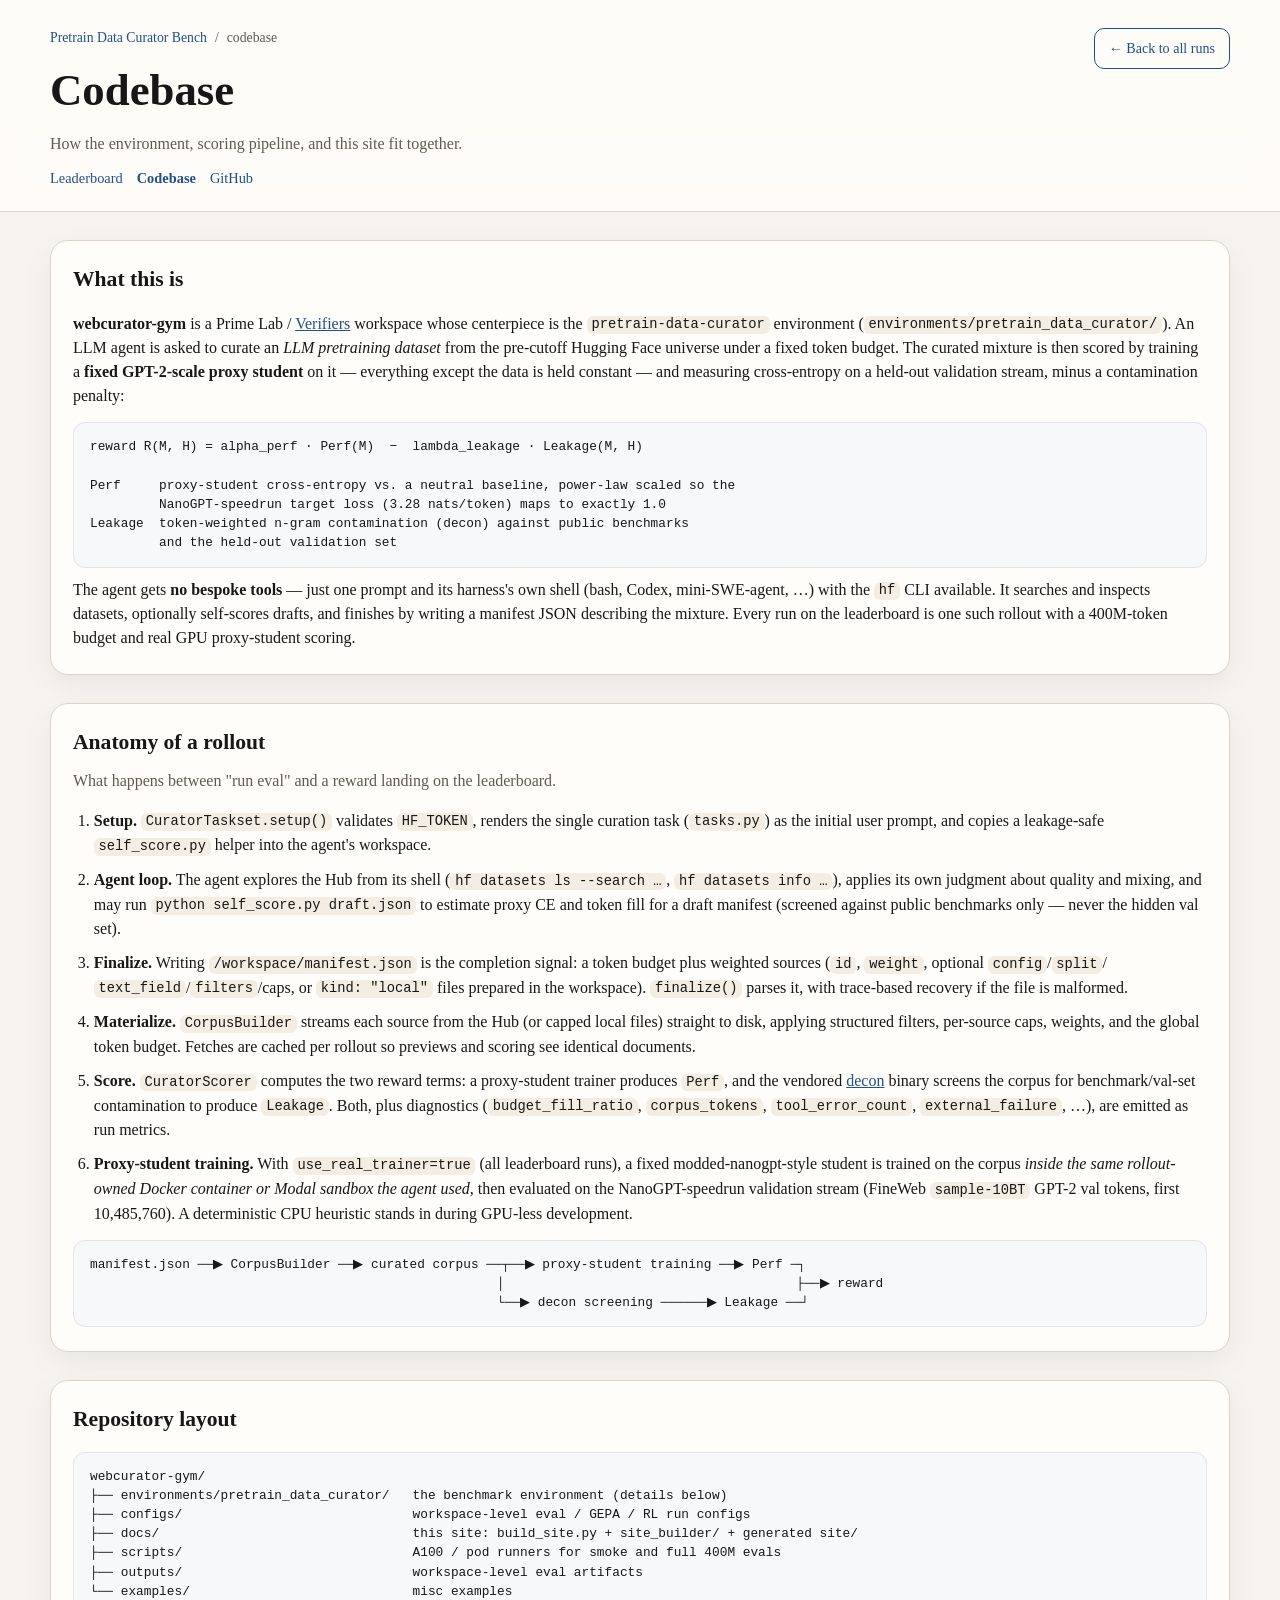
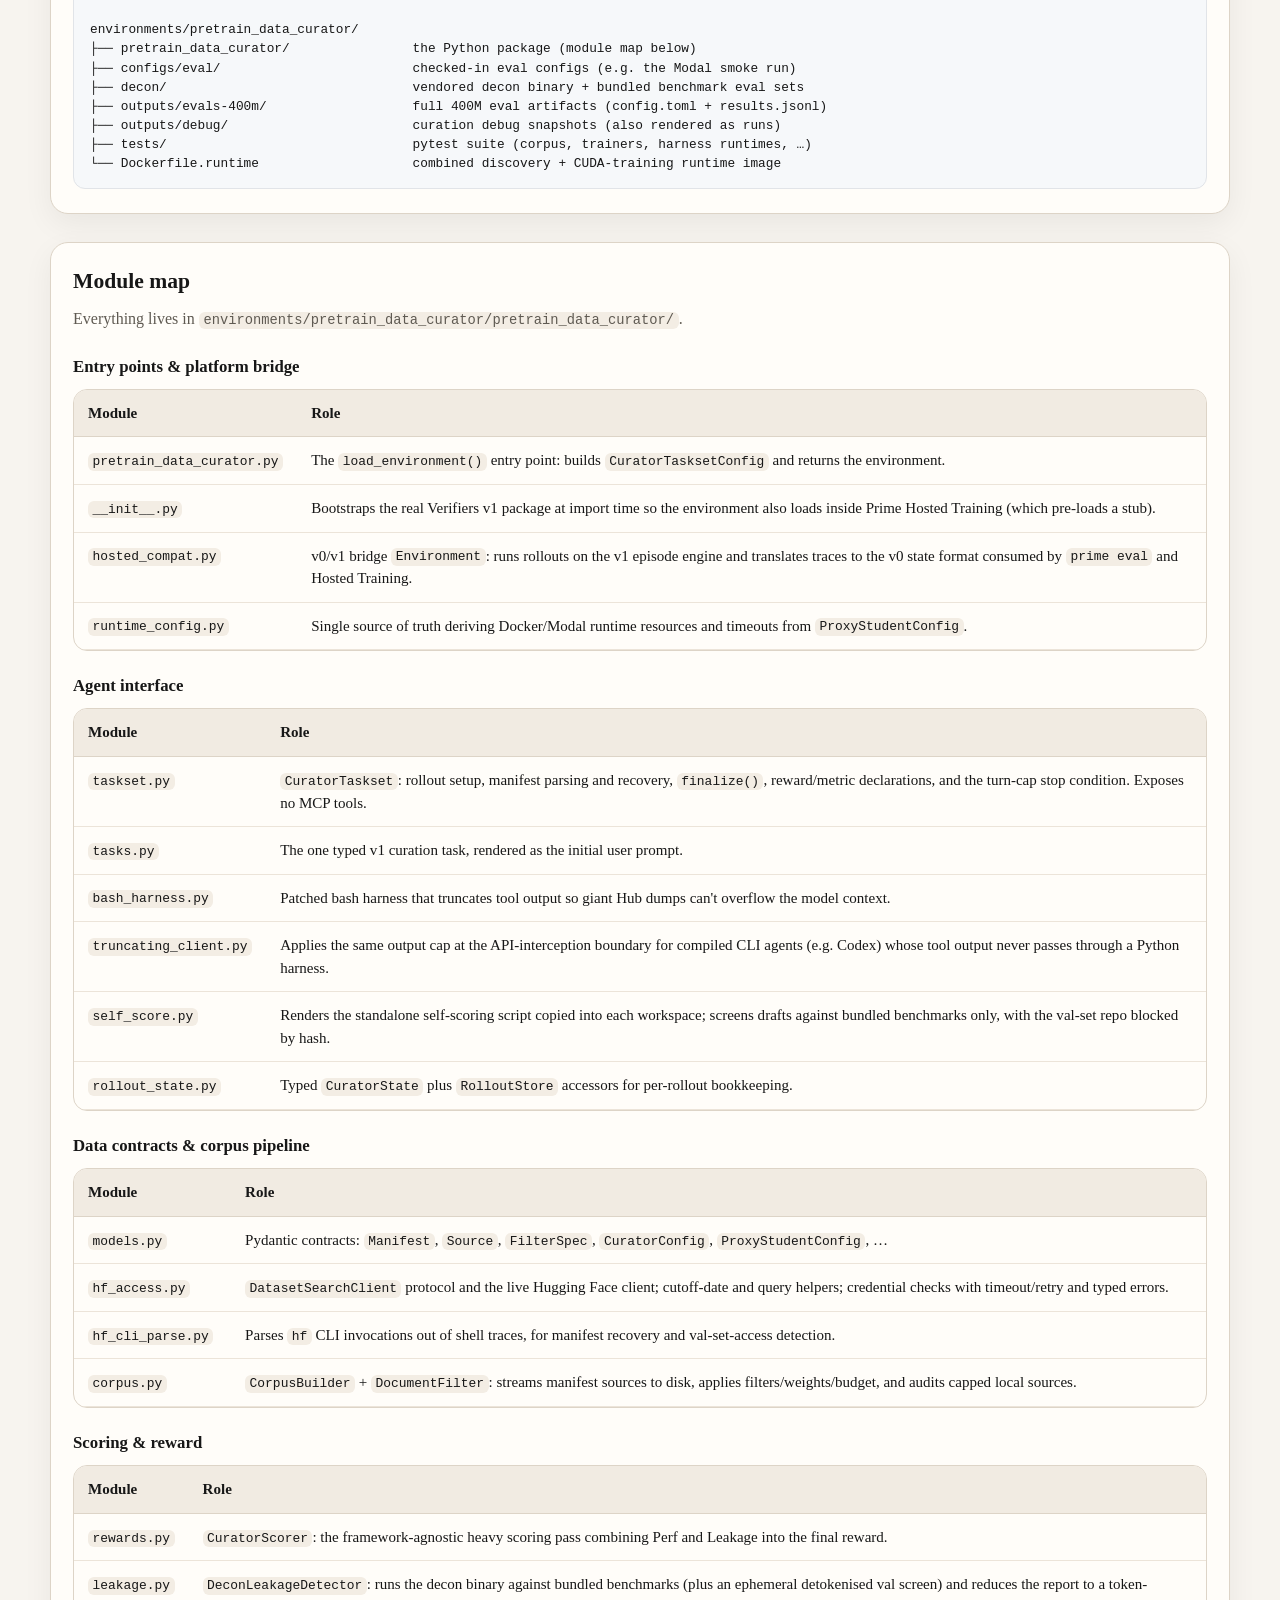
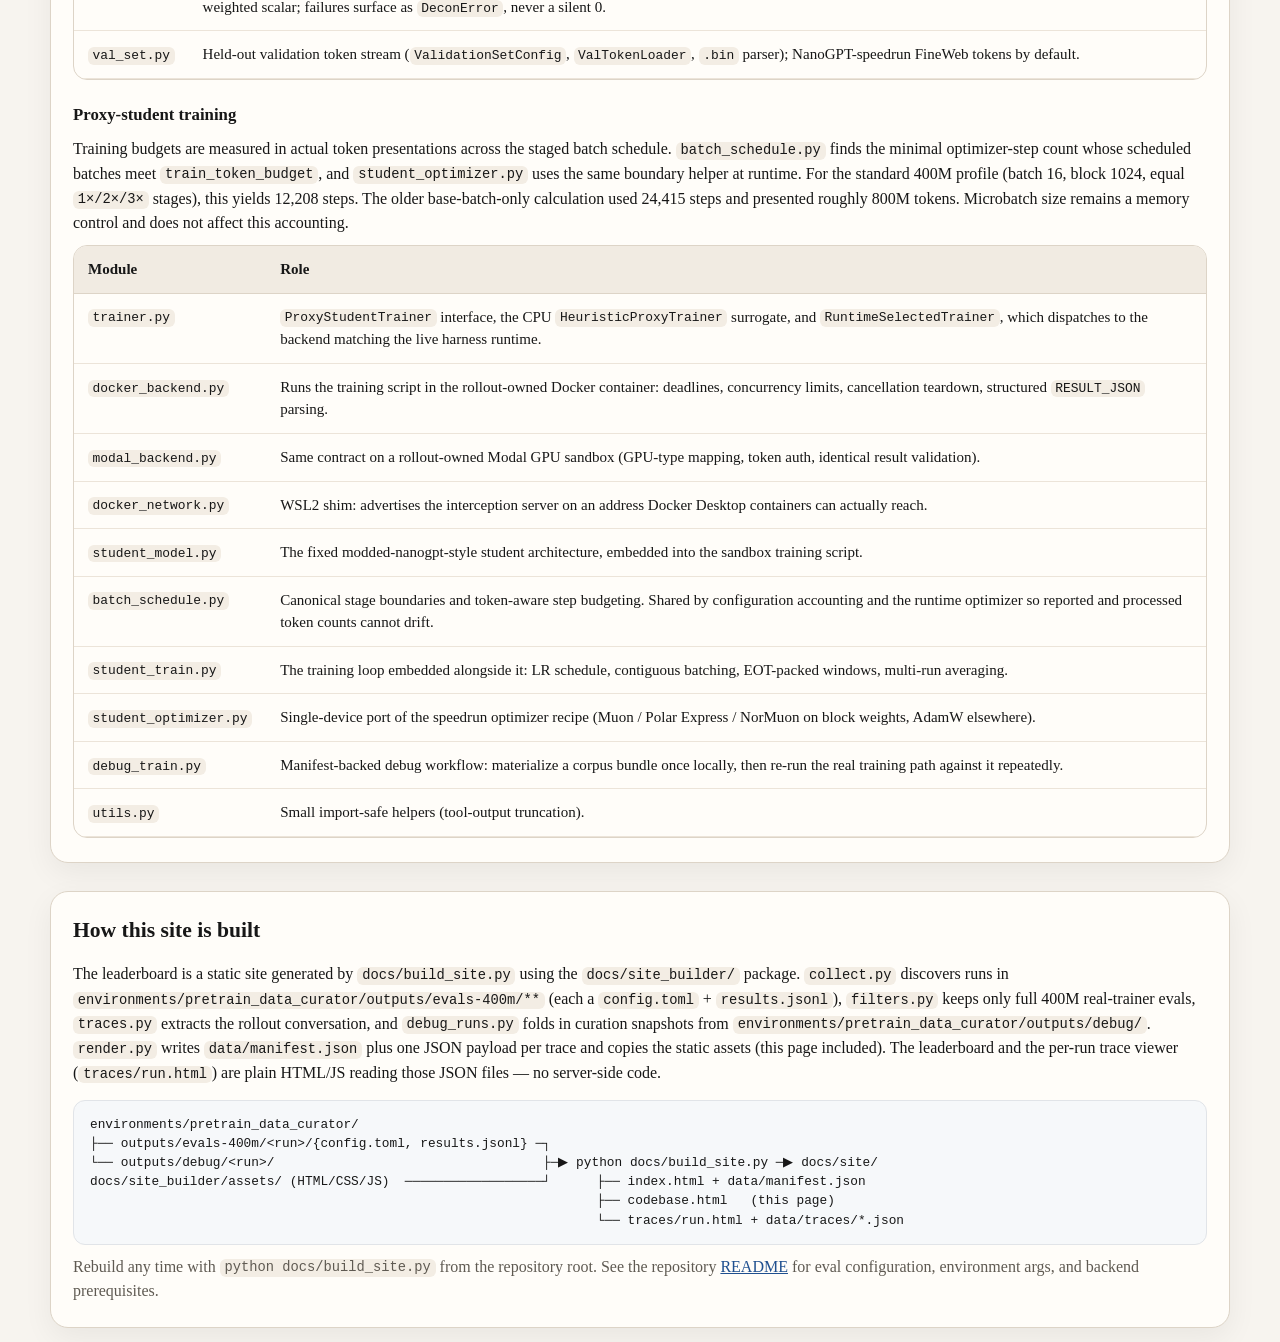
==== docs/site_builder/assets/codebase.html @ 06474eb7 "refactor(docs): move bench site from environments/pretrain_data_curator/docs to repo root The docs s" ====
<!DOCTYPE html>
<html lang="en">
<head>
  <meta charset="utf-8" />
  <meta name="viewport" content="width=device-width, initial-scale=1" />
  <title>Codebase — Pretrain Data Curator Bench</title>
  <link rel="stylesheet" href="styles.css" />
</head>
<body>
  <header class="site-header">
    <div class="container header-inner trace-header">
      <div>
        <nav class="breadcrumb">
          <a href="index.html">Pretrain Data Curator Bench</a>
          <span>/</span>
          <span>codebase</span>
        </nav>
        <h1>Codebase</h1>
        <p class="lede">How the environment, scoring pipeline, and this site fit together.</p>
        <nav class="site-nav">
          <a href="index.html">Leaderboard</a>
          <a href="codebase.html" class="active">Codebase</a>
          <a href="https://github.com/HuNtErJ1324/webcurator-gym">GitHub</a>
        </nav>
      </div>
      <div class="trace-actions">
        <a class="button ghost" href="index.html">← Back to all runs</a>
      </div>
    </div>
  </header>

  <main class="container doc">
    <section class="panel">
      <div class="section-head">
        <h2>What this is</h2>
      </div>
      <p>
        <strong>webcurator-gym</strong> is a Prime Lab / <a href="https://github.com/PrimeIntellect-ai/verifiers">Verifiers</a>
        workspace whose centerpiece is the <code>pretrain-data-curator</code> environment
        (<code>environments/pretrain_data_curator/</code>). An LLM agent is asked to curate an
        <em>LLM pretraining dataset</em> from the pre-cutoff Hugging Face universe under a fixed token
        budget. The curated mixture is then scored by training a <strong>fixed GPT-2-scale proxy student</strong>
        on it — everything except the data is held constant — and measuring cross-entropy on a held-out
        validation stream, minus a contamination penalty:
      </p>
      <pre class="tree">reward R(M, H) = alpha_perf · Perf(M)  −  lambda_leakage · Leakage(M, H)

Perf     proxy-student cross-entropy vs. a neutral baseline, power-law scaled so the
         NanoGPT-speedrun target loss (3.28 nats/token) maps to exactly 1.0
Leakage  token-weighted n-gram contamination (decon) against public benchmarks
         and the held-out validation set</pre>
      <p>
        The agent gets <strong>no bespoke tools</strong> — just one prompt and its harness's own shell
        (bash, Codex, mini-SWE-agent, …) with the <code>hf</code> CLI available. It searches and inspects
        datasets, optionally self-scores drafts, and finishes by writing a manifest JSON describing the
        mixture. Every run on the leaderboard is one such rollout with a 400M-token budget and real GPU
        proxy-student scoring.
      </p>
    </section>

    <section class="panel">
      <div class="section-head">
        <h2>Anatomy of a rollout</h2>
        <p>What happens between "run eval" and a reward landing on the leaderboard.</p>
      </div>
      <ol class="flow">
        <li>
          <strong>Setup.</strong> <code>CuratorTaskset.setup()</code> validates <code>HF_TOKEN</code>, renders the
          single curation task (<code>tasks.py</code>) as the initial user prompt, and copies a leakage-safe
          <code>self_score.py</code> helper into the agent's workspace.
        </li>
        <li>
          <strong>Agent loop.</strong> The agent explores the Hub from its shell
          (<code>hf datasets ls --search …</code>, <code>hf datasets info …</code>), applies its own judgment about
          quality and mixing, and may run <code>python self_score.py draft.json</code> to estimate proxy CE and
          token fill for a draft manifest (screened against public benchmarks only — never the hidden val set).
        </li>
        <li>
          <strong>Finalize.</strong> Writing <code>/workspace/manifest.json</code> is the completion signal: a token
          budget plus weighted sources (<code>id</code>, <code>weight</code>, optional <code>config</code>/<code>split</code>/
          <code>text_field</code>/<code>filters</code>/caps, or <code>kind: "local"</code> files prepared in the workspace).
          <code>finalize()</code> parses it, with trace-based recovery if the file is malformed.
        </li>
        <li>
          <strong>Materialize.</strong> <code>CorpusBuilder</code> streams each source from the Hub (or capped local
          files) straight to disk, applying structured filters, per-source caps, weights, and the global token
          budget. Fetches are cached per rollout so previews and scoring see identical documents.
        </li>
        <li>
          <strong>Score.</strong> <code>CuratorScorer</code> computes the two reward terms: a proxy-student trainer
          produces <code>Perf</code>, and the vendored <a href="https://github.com/allenai/decon">decon</a> binary
          screens the corpus for benchmark/val-set contamination to produce <code>Leakage</code>. Both, plus
          diagnostics (<code>budget_fill_ratio</code>, <code>corpus_tokens</code>, <code>tool_error_count</code>,
          <code>external_failure</code>, …), are emitted as run metrics.
        </li>
        <li>
          <strong>Proxy-student training.</strong> With <code>use_real_trainer=true</code> (all leaderboard runs), a
          fixed modded-nanogpt-style student is trained on the corpus <em>inside the same rollout-owned Docker
          container or Modal sandbox the agent used</em>, then evaluated on the NanoGPT-speedrun validation
          stream (FineWeb <code>sample-10BT</code> GPT-2 val tokens, first 10,485,760). A deterministic CPU
          heuristic stands in during GPU-less development.
        </li>
      </ol>
      <pre class="tree">manifest.json ──▶ CorpusBuilder ──▶ curated corpus ──┬──▶ proxy-student training ──▶ Perf ─┐
                                                     │                                      ├──▶ reward
                                                     └──▶ decon screening ──────▶ Leakage ──┘</pre>
    </section>

    <section class="panel">
      <div class="section-head">
        <h2>Repository layout</h2>
      </div>
      <pre class="tree">webcurator-gym/
├── environments/pretrain_data_curator/   the benchmark environment (details below)
├── configs/                              workspace-level eval / GEPA / RL run configs
├── docs/                                 this site: build_site.py + site_builder/ + generated site/
├── scripts/                              A100 / pod runners for smoke and full 400M evals
├── outputs/                              workspace-level eval artifacts
└── examples/                             misc examples

environments/pretrain_data_curator/
├── pretrain_data_curator/                the Python package (module map below)
├── configs/eval/                         checked-in eval configs (e.g. the Modal smoke run)
├── decon/                                vendored decon binary + bundled benchmark eval sets
├── outputs/evals-400m/                   full 400M eval artifacts (config.toml + results.jsonl)
├── outputs/debug/                        curation debug snapshots (also rendered as runs)
├── tests/                                pytest suite (corpus, trainers, harness runtimes, …)
└── Dockerfile.runtime                    combined discovery + CUDA-training runtime image</pre>
    </section>

    <section class="panel">
      <div class="section-head">
        <h2>Module map</h2>
        <p>Everything lives in <code>environments/pretrain_data_curator/pretrain_data_curator/</code>.</p>
      </div>

      <h3>Entry points &amp; platform bridge</h3>
      <div class="table-wrap">
        <table>
          <thead><tr><th>Module</th><th>Role</th></tr></thead>
          <tbody>
            <tr><td><code>pretrain_data_curator.py</code></td><td>The <code>load_environment()</code> entry point: builds <code>CuratorTasksetConfig</code> and returns the environment.</td></tr>
            <tr><td><code>__init__.py</code></td><td>Bootstraps the real Verifiers v1 package at import time so the environment also loads inside Prime Hosted Training (which pre-loads a stub).</td></tr>
            <tr><td><code>hosted_compat.py</code></td><td>v0/v1 bridge <code>Environment</code>: runs rollouts on the v1 episode engine and translates traces to the v0 state format consumed by <code>prime eval</code> and Hosted Training.</td></tr>
            <tr><td><code>runtime_config.py</code></td><td>Single source of truth deriving Docker/Modal runtime resources and timeouts from <code>ProxyStudentConfig</code>.</td></tr>
          </tbody>
        </table>
      </div>

      <h3>Agent interface</h3>
      <div class="table-wrap">
        <table>
          <thead><tr><th>Module</th><th>Role</th></tr></thead>
          <tbody>
            <tr><td><code>taskset.py</code></td><td><code>CuratorTaskset</code>: rollout setup, manifest parsing and recovery, <code>finalize()</code>, reward/metric declarations, and the turn-cap stop condition. Exposes no MCP tools.</td></tr>
            <tr><td><code>tasks.py</code></td><td>The one typed v1 curation task, rendered as the initial user prompt.</td></tr>
            <tr><td><code>bash_harness.py</code></td><td>Patched bash harness that truncates tool output so giant Hub dumps can't overflow the model context.</td></tr>
            <tr><td><code>truncating_client.py</code></td><td>Applies the same output cap at the API-interception boundary for compiled CLI agents (e.g. Codex) whose tool output never passes through a Python harness.</td></tr>
            <tr><td><code>self_score.py</code></td><td>Renders the standalone self-scoring script copied into each workspace; screens drafts against bundled benchmarks only, with the val-set repo blocked by hash.</td></tr>
            <tr><td><code>rollout_state.py</code></td><td>Typed <code>CuratorState</code> plus <code>RolloutStore</code> accessors for per-rollout bookkeeping.</td></tr>
          </tbody>
        </table>
      </div>

      <h3>Data contracts &amp; corpus pipeline</h3>
      <div class="table-wrap">
        <table>
          <thead><tr><th>Module</th><th>Role</th></tr></thead>
          <tbody>
            <tr><td><code>models.py</code></td><td>Pydantic contracts: <code>Manifest</code>, <code>Source</code>, <code>FilterSpec</code>, <code>CuratorConfig</code>, <code>ProxyStudentConfig</code>, …</td></tr>
            <tr><td><code>hf_access.py</code></td><td><code>DatasetSearchClient</code> protocol and the live Hugging Face client; cutoff-date and query helpers; credential checks with timeout/retry and typed errors.</td></tr>
            <tr><td><code>hf_cli_parse.py</code></td><td>Parses <code>hf</code> CLI invocations out of shell traces, for manifest recovery and val-set-access detection.</td></tr>
            <tr><td><code>corpus.py</code></td><td><code>CorpusBuilder</code> + <code>DocumentFilter</code>: streams manifest sources to disk, applies filters/weights/budget, and audits capped local sources.</td></tr>
          </tbody>
        </table>
      </div>

      <h3>Scoring &amp; reward</h3>
      <div class="table-wrap">
        <table>
          <thead><tr><th>Module</th><th>Role</th></tr></thead>
          <tbody>
            <tr><td><code>rewards.py</code></td><td><code>CuratorScorer</code>: the framework-agnostic heavy scoring pass combining Perf and Leakage into the final reward.</td></tr>
            <tr><td><code>leakage.py</code></td><td><code>DeconLeakageDetector</code>: runs the decon binary against bundled benchmarks (plus an ephemeral detokenised val screen) and reduces the report to a token-weighted scalar; failures surface as <code>DeconError</code>, never a silent 0.</td></tr>
            <tr><td><code>val_set.py</code></td><td>Held-out validation token stream (<code>ValidationSetConfig</code>, <code>ValTokenLoader</code>, <code>.bin</code> parser); NanoGPT-speedrun FineWeb tokens by default.</td></tr>
          </tbody>
        </table>
      </div>

      <h3>Proxy-student training</h3>
      <p>
        Training budgets are measured in actual token presentations across the staged batch schedule.
        <code>batch_schedule.py</code> finds the minimal optimizer-step count whose scheduled batches meet
        <code>train_token_budget</code>, and <code>student_optimizer.py</code> uses the same boundary helper at
        runtime. For the standard 400M profile (batch 16, block 1024, equal <code>1×/2×/3×</code> stages),
        this yields 12,208 steps. The older base-batch-only calculation used 24,415 steps and presented
        roughly 800M tokens. Microbatch size remains a memory control and does not affect this accounting.
      </p>
      <div class="table-wrap">
        <table>
          <thead><tr><th>Module</th><th>Role</th></tr></thead>
          <tbody>
            <tr><td><code>trainer.py</code></td><td><code>ProxyStudentTrainer</code> interface, the CPU <code>HeuristicProxyTrainer</code> surrogate, and <code>RuntimeSelectedTrainer</code>, which dispatches to the backend matching the live harness runtime.</td></tr>
            <tr><td><code>docker_backend.py</code></td><td>Runs the training script in the rollout-owned Docker container: deadlines, concurrency limits, cancellation teardown, structured <code>RESULT_JSON</code> parsing.</td></tr>
            <tr><td><code>modal_backend.py</code></td><td>Same contract on a rollout-owned Modal GPU sandbox (GPU-type mapping, token auth, identical result validation).</td></tr>
            <tr><td><code>docker_network.py</code></td><td>WSL2 shim: advertises the interception server on an address Docker Desktop containers can actually reach.</td></tr>
            <tr><td><code>student_model.py</code></td><td>The fixed modded-nanogpt-style student architecture, embedded into the sandbox training script.</td></tr>
            <tr><td><code>batch_schedule.py</code></td><td>Canonical stage boundaries and token-aware step budgeting. Shared by configuration accounting and the runtime optimizer so reported and processed token counts cannot drift.</td></tr>
            <tr><td><code>student_train.py</code></td><td>The training loop embedded alongside it: LR schedule, contiguous batching, EOT-packed windows, multi-run averaging.</td></tr>
            <tr><td><code>student_optimizer.py</code></td><td>Single-device port of the speedrun optimizer recipe (Muon / Polar Express / NorMuon on block weights, AdamW elsewhere).</td></tr>
            <tr><td><code>debug_train.py</code></td><td>Manifest-backed debug workflow: materialize a corpus bundle once locally, then re-run the real training path against it repeatedly.</td></tr>
            <tr><td><code>utils.py</code></td><td>Small import-safe helpers (tool-output truncation).</td></tr>
          </tbody>
        </table>
      </div>
    </section>

    <section class="panel">
      <div class="section-head">
        <h2>How this site is built</h2>
      </div>
      <p>
        The leaderboard is a static site generated by <code>docs/build_site.py</code> using the
        <code>docs/site_builder/</code> package. <code>collect.py</code> discovers runs in
        <code>environments/pretrain_data_curator/outputs/evals-400m/**</code> (each a
        <code>config.toml</code> + <code>results.jsonl</code>),
        <code>filters.py</code> keeps only full 400M real-trainer evals, <code>traces.py</code> extracts the
        rollout conversation, and <code>debug_runs.py</code> folds in curation snapshots from
        <code>environments/pretrain_data_curator/outputs/debug/</code>.
        <code>render.py</code> writes <code>data/manifest.json</code> plus one JSON
        payload per trace and copies the static assets (this page included). The leaderboard and the
        per-run trace viewer (<code>traces/run.html</code>) are plain HTML/JS reading those JSON files —
        no server-side code.
      </p>
      <pre class="tree">environments/pretrain_data_curator/
├── outputs/evals-400m/&lt;run&gt;/{config.toml, results.jsonl} ─┐
└── outputs/debug/&lt;run&gt;/                                   ├─▶ python docs/build_site.py ─▶ docs/site/
docs/site_builder/assets/ (HTML/CSS/JS)  ──────────────────┘      ├── index.html + data/manifest.json
                                                                  ├── codebase.html   (this page)
                                                                  └── traces/run.html + data/traces/*.json</pre>
      <p class="muted">
        Rebuild any time with <code>python docs/build_site.py</code> from the
        repository root. See the repository
        <a href="https://github.com/HuNtErJ1324/webcurator-gym">README</a> for eval configuration,
        environment args, and backend prerequisites.
      </p>
    </section>
  </main>
</body>
</html>
---- docs/site_builder/assets/styles.css ----
:root {
  --bg: #f7f4ef;
  --panel: #fffdf9;
  --ink: #171717;
  --muted: #5f5a52;
  --line: #ddd4c7;
  --accent: #1f4f8f;
  --accent-soft: #e7eef8;
  --good: #1f6b45;
  --shadow: 0 10px 30px rgba(23, 23, 23, 0.06);
  --mono: "IBM Plex Mono", "SFMono-Regular", Consolas, monospace;
  --sans: "Iowan Old Style", "Palatino Linotype", "Book Antiqua", Georgia, serif;
}

* { box-sizing: border-box; }
body {
  margin: 0;
  color: var(--ink);
  background: linear-gradient(180deg, #f3efe8 0%, var(--bg) 220px);
  font-family: var(--sans);
  line-height: 1.5;
}

.container { width: min(1180px, calc(100% - 32px)); margin: 0 auto; }

.site-header {
  border-bottom: 1px solid var(--line);
  background: rgba(255, 253, 249, 0.9);
  backdrop-filter: blur(8px);
  position: sticky;
  top: 0;
  z-index: 10;
}

.header-inner {
  display: flex;
  justify-content: space-between;
  gap: 24px;
  padding: 28px 0 22px;
}

.eyebrow {
  margin: 0 0 6px;
  text-transform: uppercase;
  letter-spacing: 0.12em;
  font-size: 0.72rem;
  color: var(--muted);
}

h1, h2 { margin: 0; font-weight: 600; }
h1 { font-size: clamp(2rem, 4vw, 2.8rem); }
h2 { font-size: 1.35rem; }
.lede, .section-head p { color: var(--muted); margin: 8px 0 0; }

.meta-box {
  display: grid;
  gap: 10px;
  min-width: 180px;
  padding: 14px 16px;
  border: 1px solid var(--line);
  border-radius: 14px;
  background: var(--panel);
  box-shadow: var(--shadow);
}
.meta-box span {
  display: block;
  font-size: 0.75rem;
  color: var(--muted);
  text-transform: uppercase;
  letter-spacing: 0.08em;
}
.meta-box strong { font-family: var(--mono); font-size: 0.95rem; }

.panel {
  margin: 28px 0;
  padding: 22px 22px 24px;
  border: 1px solid var(--line);
  border-radius: 18px;
  background: var(--panel);
  box-shadow: var(--shadow);
}

.section-head { margin-bottom: 16px; }

.controls {
  display: flex;
  flex-wrap: wrap;
  gap: 14px 18px;
  margin-bottom: 16px;
  align-items: end;
}

label {
  display: grid;
  gap: 6px;
  font-size: 0.82rem;
  color: var(--muted);
}

select {
  min-width: 180px;
  padding: 8px 10px;
  border: 1px solid var(--line);
  border-radius: 10px;
  background: #fff;
  font: inherit;
}

.checkbox {
  display: flex;
  align-items: center;
  gap: 8px;
  padding-bottom: 4px;
}

.table-wrap { overflow: auto; border: 1px solid var(--line); border-radius: 14px; }
table { width: 100%; border-collapse: collapse; font-size: 0.94rem; }
thead th {
  position: sticky;
  top: 0;
  background: #f1ebe2;
  text-align: left;
  padding: 12px 14px;
  border-bottom: 1px solid var(--line);
  white-space: nowrap;
}
tbody td {
  padding: 12px 14px;
  border-bottom: 1px solid #ece4d9;
  vertical-align: top;
}
tbody tr { cursor: pointer; transition: background 0.15s ease; }
tbody tr:hover, tbody tr.selected { background: var(--accent-soft); }
.rank { font-family: var(--mono); color: var(--muted); width: 48px; }
.num { font-family: var(--mono); font-size: 0.88rem; }
.good { color: var(--good); }
.muted { color: var(--muted); }

.two-col {
  display: grid;
  grid-template-columns: 1.1fr 0.9fr;
  gap: 24px;
}

.metric-chart, .time-chart { margin-top: 18px; display: grid; gap: 10px; }
.bar-row {
  display: grid;
  grid-template-columns: 160px 1fr 72px;
  gap: 10px;
  align-items: center;
  font-size: 0.86rem;
}
.bar-label { color: var(--muted); overflow: hidden; text-overflow: ellipsis; white-space: nowrap; }
.bar-track {
  height: 12px;
  background: #ece4d9;
  border-radius: 999px;
  overflow: hidden;
}
.bar-fill {
  height: 100%;
  background: linear-gradient(90deg, #355f9b, #1f4f8f);
  border-radius: 999px;
}
.bar-value { font-family: var(--mono); text-align: right; }

.time-row {
  display: grid;
  grid-template-columns: 160px 1fr 88px;
  gap: 10px;
  align-items: center;
  font-size: 0.86rem;
}
.time-stack {
  display: flex;
  height: 16px;
  border-radius: 999px;
  overflow: hidden;
  background: #ece4d9;
}
.time-gen { background: #7d9ec1; }
.time-score { background: #1f4f8f; }

.trace-meta {
  display: grid;
  grid-template-columns: repeat(auto-fit, minmax(160px, 1fr));
  gap: 12px;
  margin-bottom: 16px;
}
.trace-meta .chip {
  padding: 10px 12px;
  border-radius: 12px;
  background: #f3ede4;
  border: 1px solid var(--line);
}
.trace-meta .chip span {
  display: block;
  font-size: 0.72rem;
  color: var(--muted);
  text-transform: uppercase;
  letter-spacing: 0.08em;
}
.trace-meta .chip strong { font-family: var(--mono); }

.trace-view {
  border: 1px solid var(--line);
  border-radius: 14px;
  background: #fff;
  max-height: 72vh;
  overflow: auto;
  padding: 12px;
}
.trace-view.empty {
  color: var(--muted);
  min-height: 180px;
  display: grid;
  place-items: center;
}

.trace-banner {
  margin-bottom: 12px;
  padding: 10px 14px;
  border: 1px solid var(--line);
  border-radius: 10px;
  background: var(--accent-soft);
  color: var(--muted);
  font-size: 0.95rem;
}

.trace-banner p { margin: 0; }

.trace-steps .step:first-child { margin-top: 0; }

.step {
  border: 1px solid #ece4d9;
  border-radius: 14px;
  padding: 12px 14px;
  margin-bottom: 12px;
  background: #fffdfa;
}
.step-head {
  display: flex;
  justify-content: space-between;
  gap: 12px;
  margin-bottom: 8px;
  align-items: center;
}
.role {
  font-size: 0.75rem;
  text-transform: uppercase;
  letter-spacing: 0.1em;
  padding: 4px 8px;
  border-radius: 999px;
  background: #ece4d9;
  color: var(--ink);
}
.role.assistant { background: #dbe7f6; color: #123b72; }
.role.user { background: #efe6d7; }
.role.tool { background: #e7f2ea; color: #1f6b45; }
.role.system { background: #f0f0f0; color: #555; }
.step-index { font-family: var(--mono); color: var(--muted); font-size: 0.8rem; }

.step-body { font-size: 0.94rem; }
.step-body > *:first-child { margin-top: 0; }
.step-body > *:last-child { margin-bottom: 0; }

.reasoning, .tool-block {
  margin-top: 10px;
  padding: 10px 12px;
  border-radius: 10px;
  background: #f7f4ef;
  border: 1px solid #ece4d9;
}
.reasoning summary, .tool-block summary {
  cursor: pointer;
  font-weight: 600;
  color: var(--muted);
  margin-bottom: 6px;
}

.rich-md { line-height: 1.55; }
.rich-md h1, .rich-md h2, .rich-md h3, .rich-md h4 {
  margin: 1em 0 0.45em;
  line-height: 1.25;
}
.rich-md h1 { font-size: 1.35rem; }
.rich-md h2 { font-size: 1.15rem; }
.rich-md h3 { font-size: 1rem; }
.rich-md p, .rich-md ul, .rich-md ol, .rich-md blockquote { margin: 0.6em 0; }
.rich-md ul, .rich-md ol { padding-left: 1.25rem; }
.rich-md blockquote {
  border-left: 3px solid var(--line);
  padding-left: 12px;
  color: var(--muted);
}
.rich-md code {
  font-family: var(--mono);
  font-size: 0.86em;
  background: #f3ede4;
  padding: 0.1em 0.35em;
  border-radius: 6px;
}
.rich-md pre {
  margin: 0.8em 0;
  border-radius: 12px;
  overflow: auto;
}
.rich-md pre code {
  background: transparent;
  padding: 0;
}
.rich-md table {
  width: 100%;
  border-collapse: collapse;
  margin: 0.8em 0;
  font-size: 0.9rem;
}
.rich-md th, .rich-md td {
  border: 1px solid var(--line);
  padding: 8px 10px;
  text-align: left;
}
.rich-md th { background: #f3ede4; }

.rich-plain { white-space: pre-wrap; word-break: break-word; }

.step-body pre.hljs,
.tool-block pre.hljs,
.reasoning pre.hljs {
  margin: 0;
  padding: 12px 14px;
  border-radius: 12px;
  overflow: auto;
  font-family: var(--mono);
  font-size: 0.82rem;
  line-height: 1.45;
  background: #f6f8fa;
  border: 1px solid #e1e4e8;
}

.fallback {
  margin: 0;
  white-space: pre-wrap;
  word-break: break-word;
  font-family: var(--mono);
  font-size: 0.82rem;
}

.hidden { display: none; }

.badge {
  display: inline-block;
  margin-left: 6px;
  padding: 2px 7px;
  border-radius: 999px;
  font-size: 0.68rem;
  letter-spacing: 0.06em;
  text-transform: uppercase;
  vertical-align: middle;
}
.badge.debug {
  background: #fff1d6;
  color: #8a5a00;
  border: 1px solid #ecd39a;
}

.trace-link {
  color: var(--accent);
  font-weight: 600;
  text-decoration: none;
}
.trace-link:hover { text-decoration: underline; }
.trace-col { white-space: nowrap; }

.button {
  display: inline-flex;
  align-items: center;
  justify-content: center;
  padding: 9px 14px;
  border-radius: 10px;
  border: 1px solid var(--accent);
  background: var(--accent);
  color: #fff;
  text-decoration: none;
  font-size: 0.88rem;
}
.button.ghost {
  background: transparent;
  color: var(--accent);
}

.breadcrumb {
  display: flex;
  flex-wrap: wrap;
  gap: 8px;
  align-items: center;
  font-size: 0.86rem;
  color: var(--muted);
  margin-bottom: 8px;
}
.breadcrumb a {
  color: var(--accent);
  text-decoration: none;
}
.breadcrumb a:hover { text-decoration: underline; }

.trace-header {
  align-items: start;
}
.trace-actions {
  display: flex;
  flex-wrap: wrap;
  gap: 10px;
  justify-content: flex-end;
}

.tab-bar {
  display: flex;
  flex-wrap: wrap;
  gap: 8px;
  margin: 18px 0;
}
.tab-bar .tab {
  border: 1px solid var(--line);
  background: #fff;
  color: var(--muted);
  border-radius: 999px;
  padding: 8px 14px;
  cursor: pointer;
  font: inherit;
}
.tab-bar .tab.active {
  background: var(--accent-soft);
  color: var(--accent);
  border-color: #b8cae6;
}

.tab-panel { display: none; }
.tab-panel.active { display: block; }

.artifact-layout {
  display: grid;
  grid-template-columns: 260px 1fr;
  gap: 16px;
  min-height: 420px;
}
.artifact-list {
  display: grid;
  gap: 8px;
  align-content: start;
}
.artifact-item {
  text-align: left;
  border: 1px solid var(--line);
  background: #fff;
  border-radius: 12px;
  padding: 10px 12px;
  cursor: pointer;
  font: inherit;
}
.artifact-item.active {
  border-color: var(--accent);
  background: var(--accent-soft);
}
.artifact-item strong {
  display: block;
  font-size: 0.92rem;
}
.artifact-item span {
  display: block;
  margin-top: 4px;
  font-family: var(--mono);
  font-size: 0.74rem;
  color: var(--muted);
}
.artifact-view {
  border: 1px solid var(--line);
  border-radius: 14px;
  background: #fff;
  min-height: 420px;
  overflow: auto;
  padding: 12px;
}
.artifact-view.empty {
  display: grid;
  place-items: center;
  color: var(--muted);
}

.metrics-table table {
  width: 100%;
  border-collapse: collapse;
}
.metrics-table th,
.metrics-table td {
  padding: 10px 12px;
  border-bottom: 1px solid var(--line);
  text-align: left;
}
.metrics-table th {
  width: 220px;
  color: var(--muted);
  font-weight: 600;
}

.run-notes {
  margin-top: 18px;
  padding-top: 12px;
  border-top: 1px solid var(--line);
}
.notes-block,
.log-view {
  margin: 0;
  white-space: pre-wrap;
  word-break: break-word;
  font-family: var(--mono);
  font-size: 0.8rem;
  line-height: 1.45;
  background: #f6f8fa;
  border: 1px solid #e1e4e8;
  border-radius: 12px;
  padding: 14px;
  overflow: auto;
  max-height: 72vh;
}

.site-nav {
  display: flex;
  flex-wrap: wrap;
  gap: 14px;
  margin-top: 12px;
  font-size: 0.9rem;
}
.site-nav a {
  color: var(--accent);
  text-decoration: none;
}
.site-nav a:hover { text-decoration: underline; }
.site-nav a.active { font-weight: 700; }

.doc p { margin: 10px 0 0; }
.doc h3 { margin: 22px 0 0; font-size: 1.05rem; font-weight: 600; }
.doc a { color: var(--accent); }
.doc code {
  font-family: var(--mono);
  font-size: 0.86em;
  background: #f3ede4;
  padding: 0.1em 0.35em;
  border-radius: 6px;
}
.doc pre.tree {
  margin: 14px 0 0;
  padding: 14px 16px;
  font-family: var(--mono);
  font-size: 0.8rem;
  line-height: 1.5;
  background: #f6f8fa;
  border: 1px solid #e1e4e8;
  border-radius: 12px;
  overflow-x: auto;
}
.doc pre.tree code { background: transparent; padding: 0; }
.doc ol.flow {
  margin: 10px 0 0;
  padding-left: 1.3rem;
  display: grid;
  gap: 10px;
}
.doc .table-wrap { margin-top: 10px; }
.doc table td:first-child { white-space: nowrap; }
.doc tbody tr { cursor: default; }
.doc tbody tr:hover { background: transparent; }

@media (max-width: 900px) {
  .header-inner, .two-col { grid-template-columns: 1fr; display: grid; }
  .bar-row, .time-row { grid-template-columns: 1fr; }
  .artifact-layout { grid-template-columns: 1fr; }
  .trace-actions { justify-content: flex-start; }
}
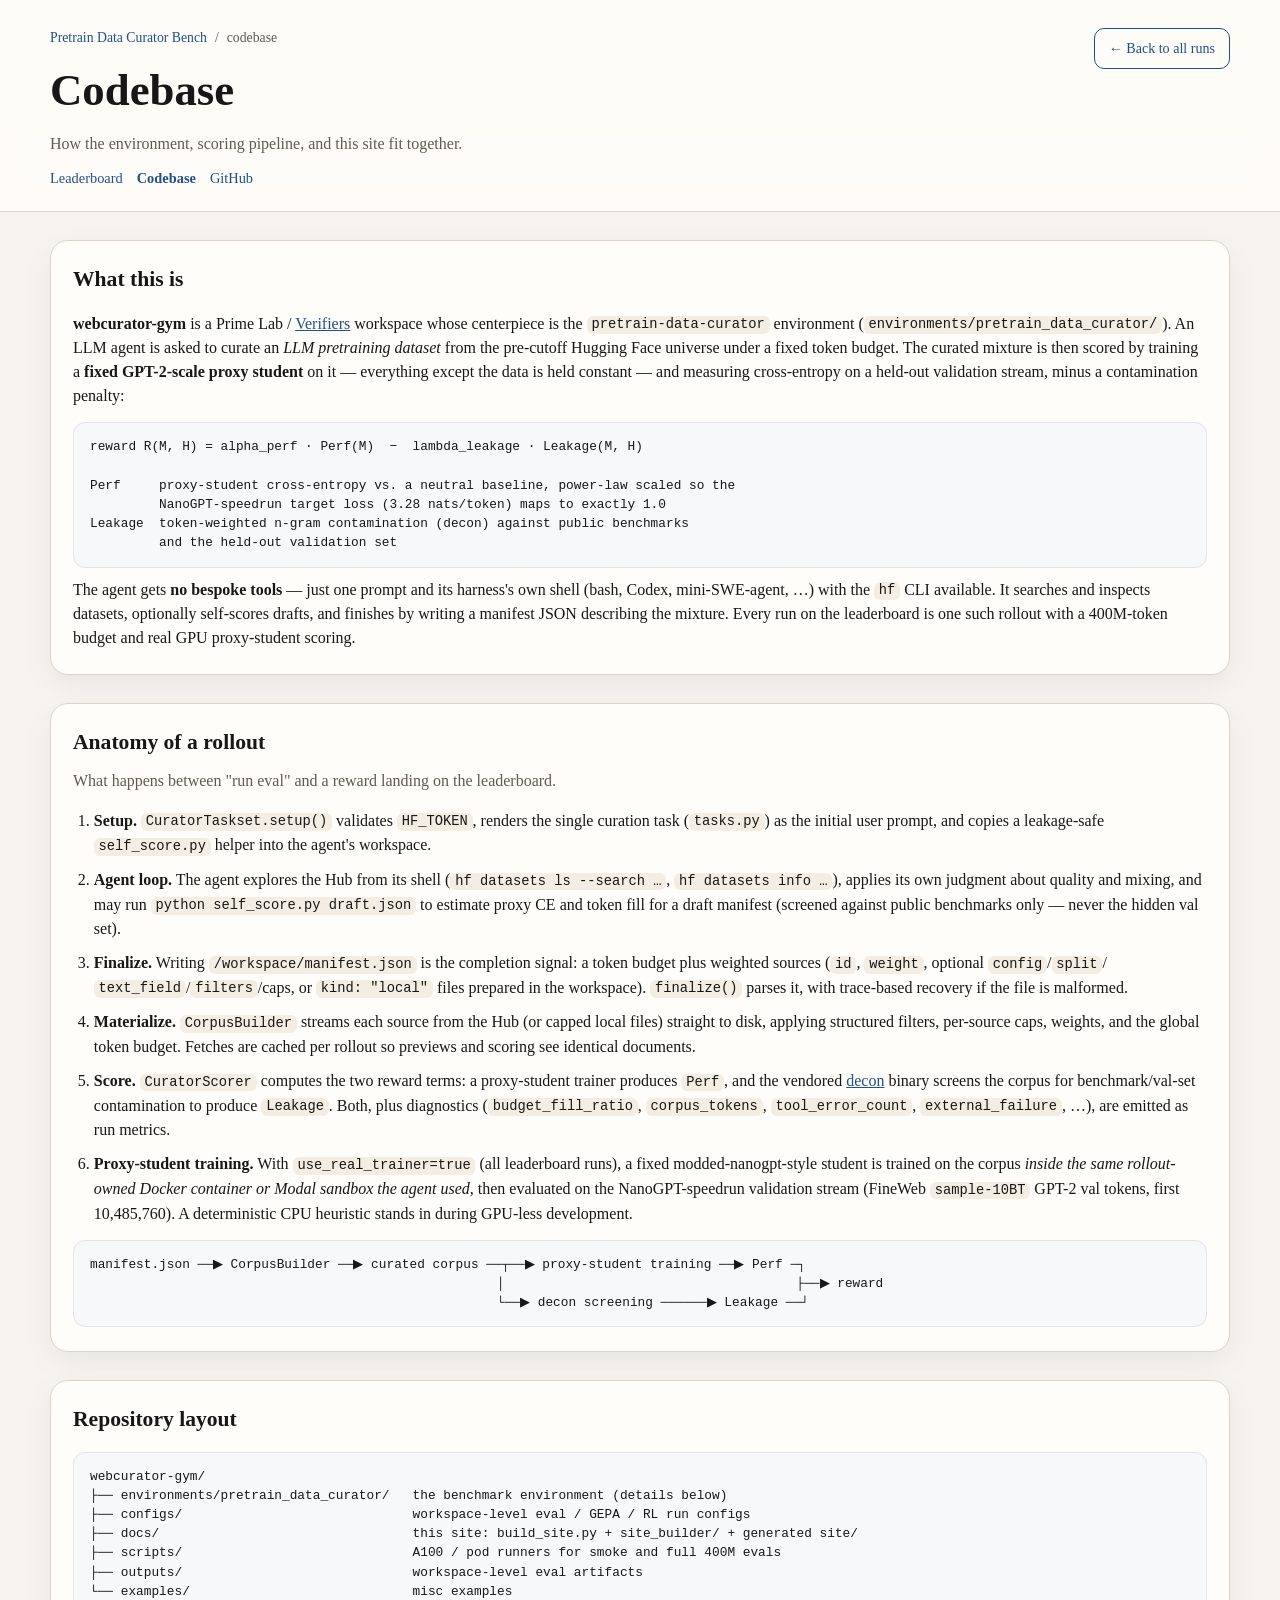
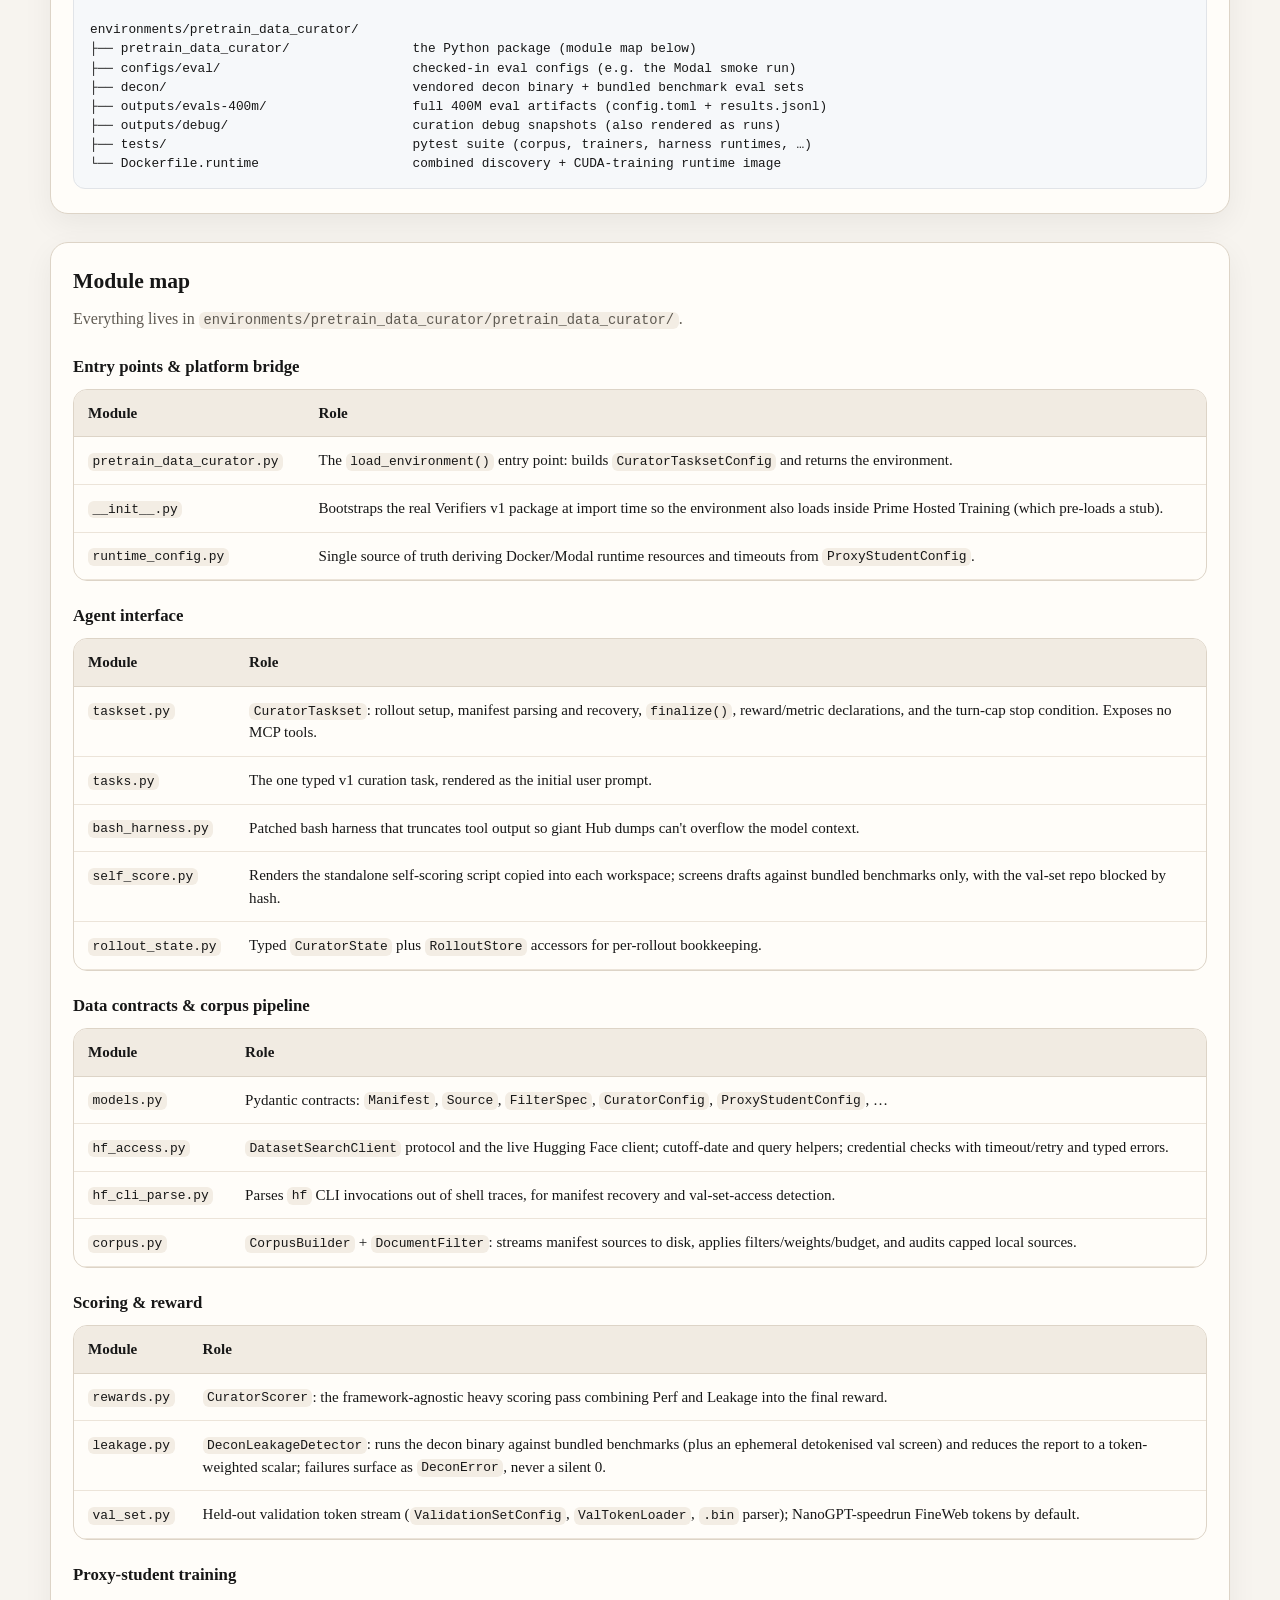
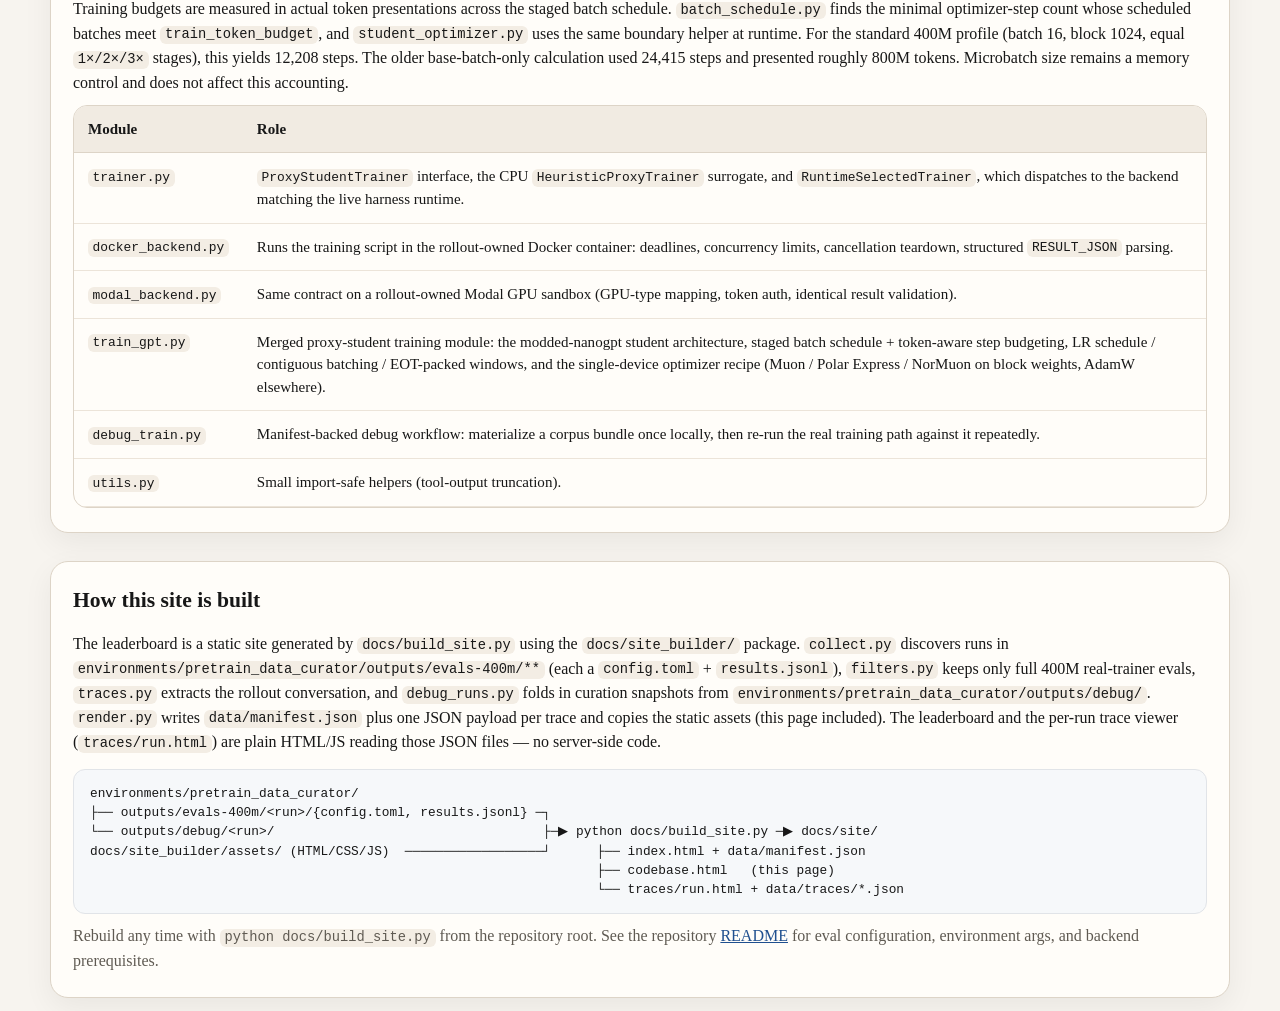
==== commit cf4b02d1: "review: drop dead _wire_output_text, fix stale docstrings, prune deleted-module rows - utils.py: del" ====
--- a/docs/site_builder/assets/codebase.html
+++ b/docs/site_builder/assets/codebase.html
@@ -141,7 +141,6 @@
           <tbody>
             <tr><td><code>pretrain_data_curator.py</code></td><td>The <code>load_environment()</code> entry point: builds <code>CuratorTasksetConfig</code> and returns the environment.</td></tr>
             <tr><td><code>__init__.py</code></td><td>Bootstraps the real Verifiers v1 package at import time so the environment also loads inside Prime Hosted Training (which pre-loads a stub).</td></tr>
-            <tr><td><code>hosted_compat.py</code></td><td>v0/v1 bridge <code>Environment</code>: runs rollouts on the v1 episode engine and translates traces to the v0 state format consumed by <code>prime eval</code> and Hosted Training.</td></tr>
             <tr><td><code>runtime_config.py</code></td><td>Single source of truth deriving Docker/Modal runtime resources and timeouts from <code>ProxyStudentConfig</code>.</td></tr>
           </tbody>
         </table>
@@ -155,7 +154,6 @@
             <tr><td><code>taskset.py</code></td><td><code>CuratorTaskset</code>: rollout setup, manifest parsing and recovery, <code>finalize()</code>, reward/metric declarations, and the turn-cap stop condition. Exposes no MCP tools.</td></tr>
             <tr><td><code>tasks.py</code></td><td>The one typed v1 curation task, rendered as the initial user prompt.</td></tr>
             <tr><td><code>bash_harness.py</code></td><td>Patched bash harness that truncates tool output so giant Hub dumps can't overflow the model context.</td></tr>
-            <tr><td><code>truncating_client.py</code></td><td>Applies the same output cap at the API-interception boundary for compiled CLI agents (e.g. Codex) whose tool output never passes through a Python harness.</td></tr>
             <tr><td><code>self_score.py</code></td><td>Renders the standalone self-scoring script copied into each workspace; screens drafts against bundled benchmarks only, with the val-set repo blocked by hash.</td></tr>
             <tr><td><code>rollout_state.py</code></td><td>Typed <code>CuratorState</code> plus <code>RolloutStore</code> accessors for per-rollout bookkeeping.</td></tr>
           </tbody>
@@ -203,11 +201,7 @@
             <tr><td><code>trainer.py</code></td><td><code>ProxyStudentTrainer</code> interface, the CPU <code>HeuristicProxyTrainer</code> surrogate, and <code>RuntimeSelectedTrainer</code>, which dispatches to the backend matching the live harness runtime.</td></tr>
             <tr><td><code>docker_backend.py</code></td><td>Runs the training script in the rollout-owned Docker container: deadlines, concurrency limits, cancellation teardown, structured <code>RESULT_JSON</code> parsing.</td></tr>
             <tr><td><code>modal_backend.py</code></td><td>Same contract on a rollout-owned Modal GPU sandbox (GPU-type mapping, token auth, identical result validation).</td></tr>
-            <tr><td><code>docker_network.py</code></td><td>WSL2 shim: advertises the interception server on an address Docker Desktop containers can actually reach.</td></tr>
-            <tr><td><code>student_model.py</code></td><td>The fixed modded-nanogpt-style student architecture, embedded into the sandbox training script.</td></tr>
-            <tr><td><code>batch_schedule.py</code></td><td>Canonical stage boundaries and token-aware step budgeting. Shared by configuration accounting and the runtime optimizer so reported and processed token counts cannot drift.</td></tr>
-            <tr><td><code>student_train.py</code></td><td>The training loop embedded alongside it: LR schedule, contiguous batching, EOT-packed windows, multi-run averaging.</td></tr>
-            <tr><td><code>student_optimizer.py</code></td><td>Single-device port of the speedrun optimizer recipe (Muon / Polar Express / NorMuon on block weights, AdamW elsewhere).</td></tr>
+            <tr><td><code>train_gpt.py</code></td><td>Merged proxy-student training module: the modded-nanogpt student architecture, staged batch schedule + token-aware step budgeting, LR schedule / contiguous batching / EOT-packed windows, and the single-device optimizer recipe (Muon / Polar Express / NorMuon on block weights, AdamW elsewhere).</td></tr>
             <tr><td><code>debug_train.py</code></td><td>Manifest-backed debug workflow: materialize a corpus bundle once locally, then re-run the real training path against it repeatedly.</td></tr>
             <tr><td><code>utils.py</code></td><td>Small import-safe helpers (tool-output truncation).</td></tr>
           </tbody>
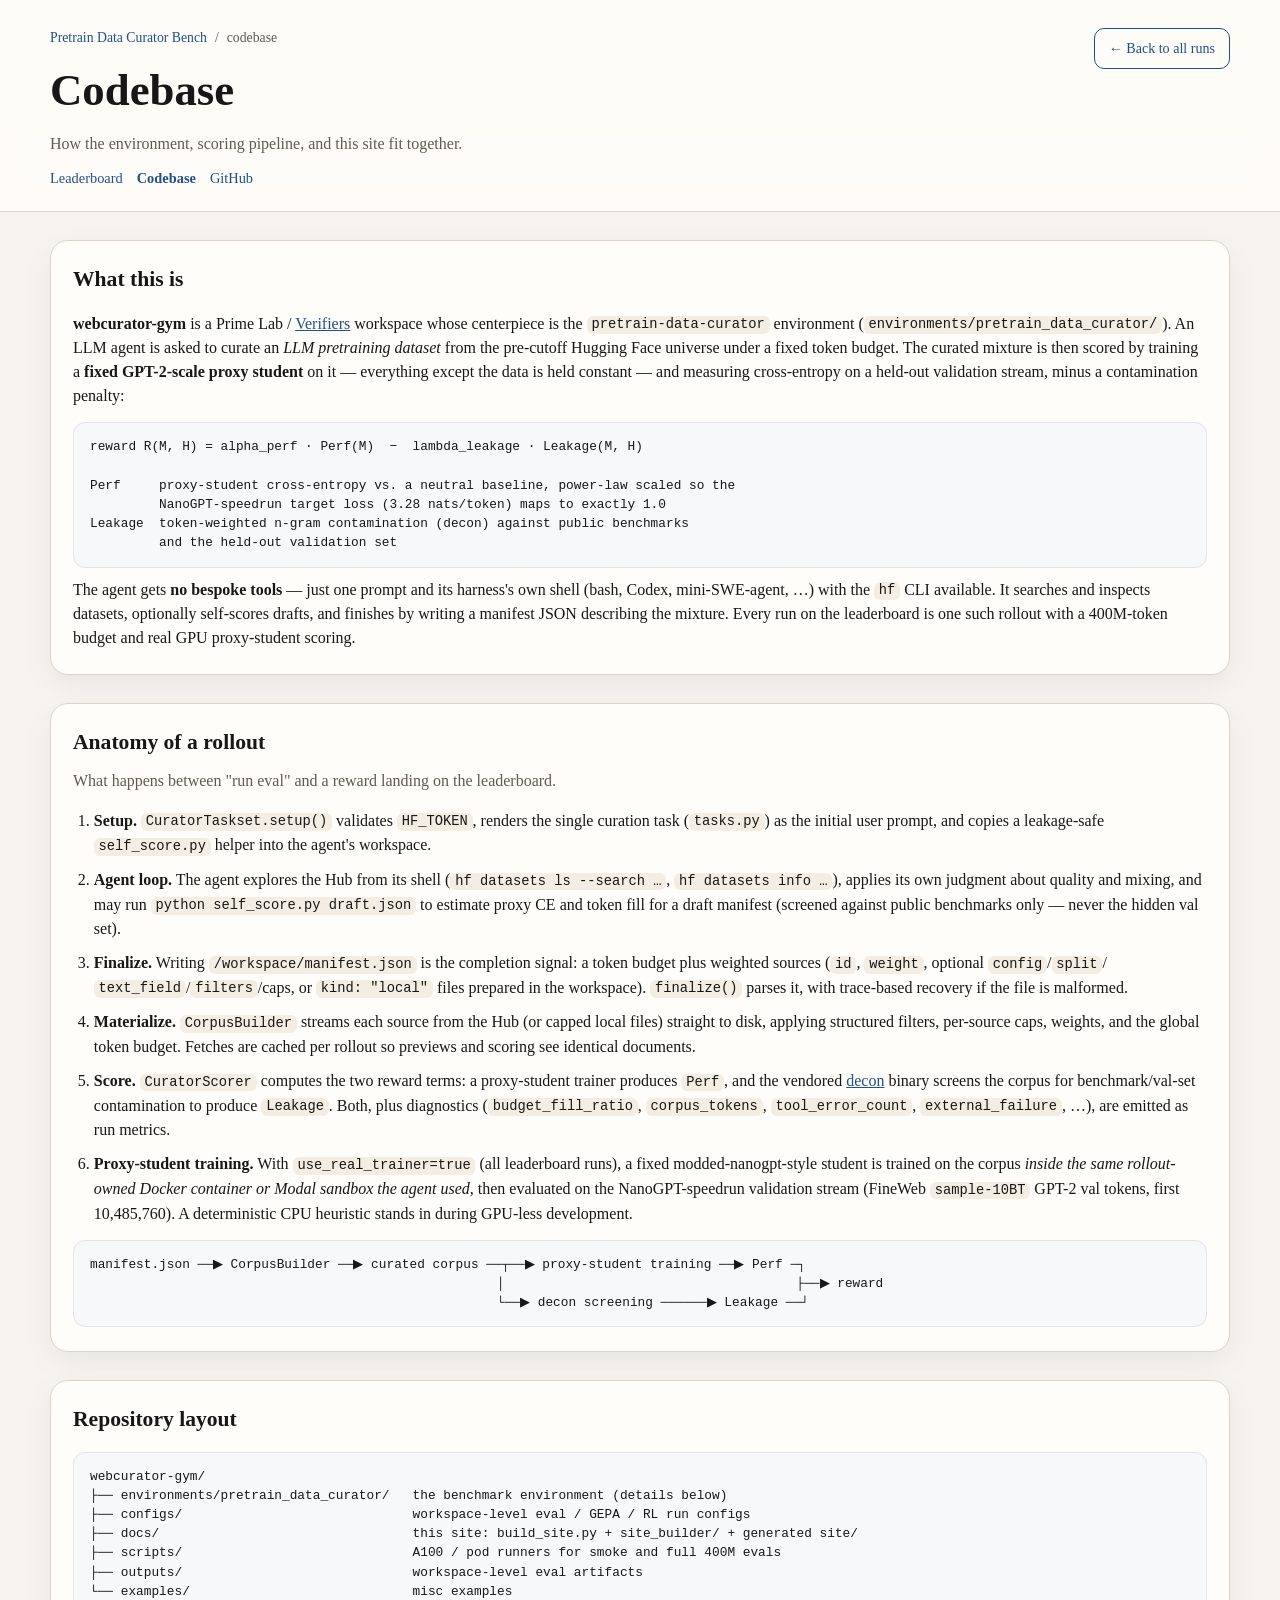
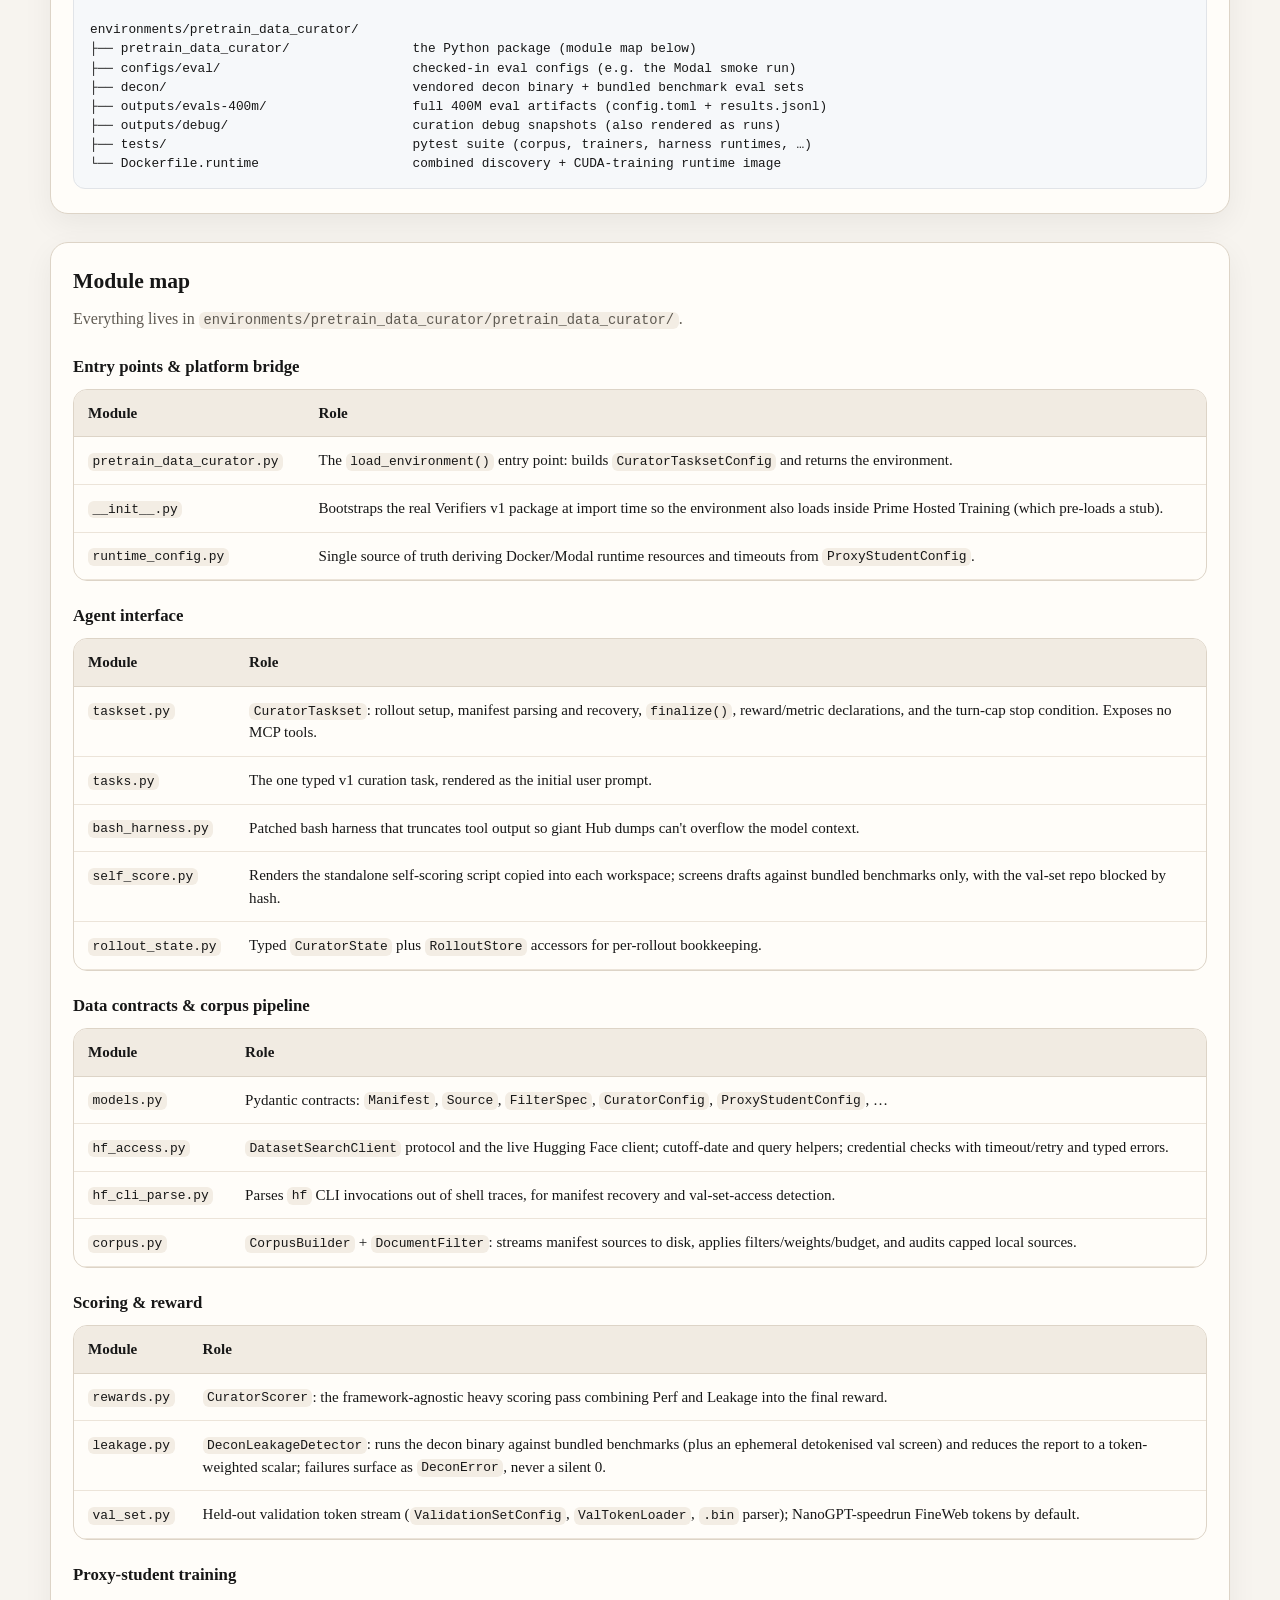
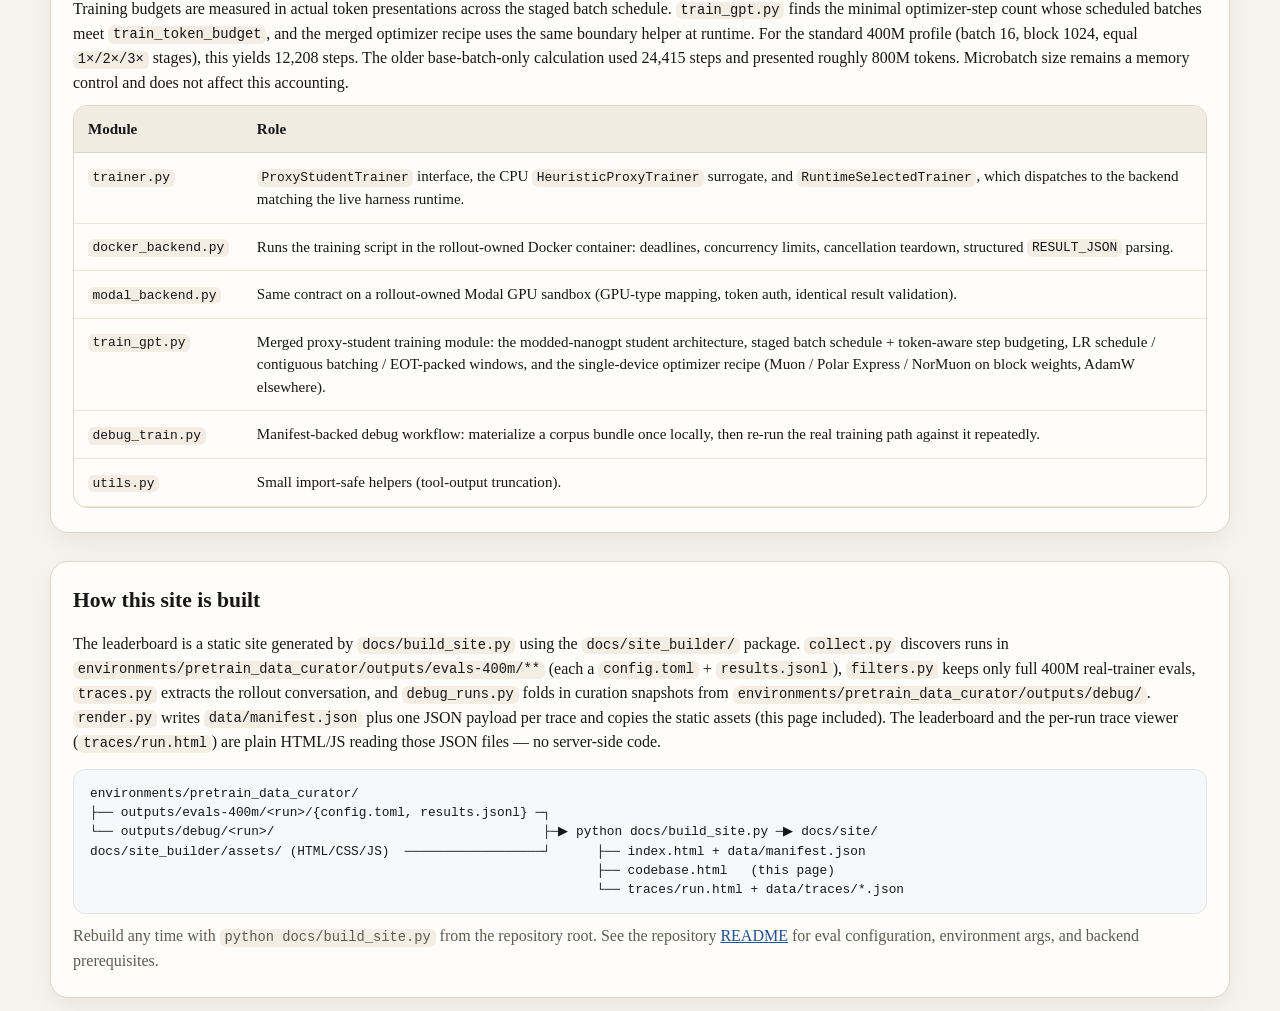
==== commit e6a34e16: "test: restore behavioral coverage flagged by cross-review; fix docs/docstring cleanup" ====
--- a/docs/site_builder/assets/codebase.html
+++ b/docs/site_builder/assets/codebase.html
@@ -188,8 +188,8 @@
       <h3>Proxy-student training</h3>
       <p>
         Training budgets are measured in actual token presentations across the staged batch schedule.
-        <code>batch_schedule.py</code> finds the minimal optimizer-step count whose scheduled batches meet
-        <code>train_token_budget</code>, and <code>student_optimizer.py</code> uses the same boundary helper at
+        <code>train_gpt.py</code> finds the minimal optimizer-step count whose scheduled batches meet
+        <code>train_token_budget</code>, and the merged optimizer recipe uses the same boundary helper at
         runtime. For the standard 400M profile (batch 16, block 1024, equal <code>1×/2×/3×</code> stages),
         this yields 12,208 steps. The older base-batch-only calculation used 24,415 steps and presented
         roughly 800M tokens. Microbatch size remains a memory control and does not affect this accounting.
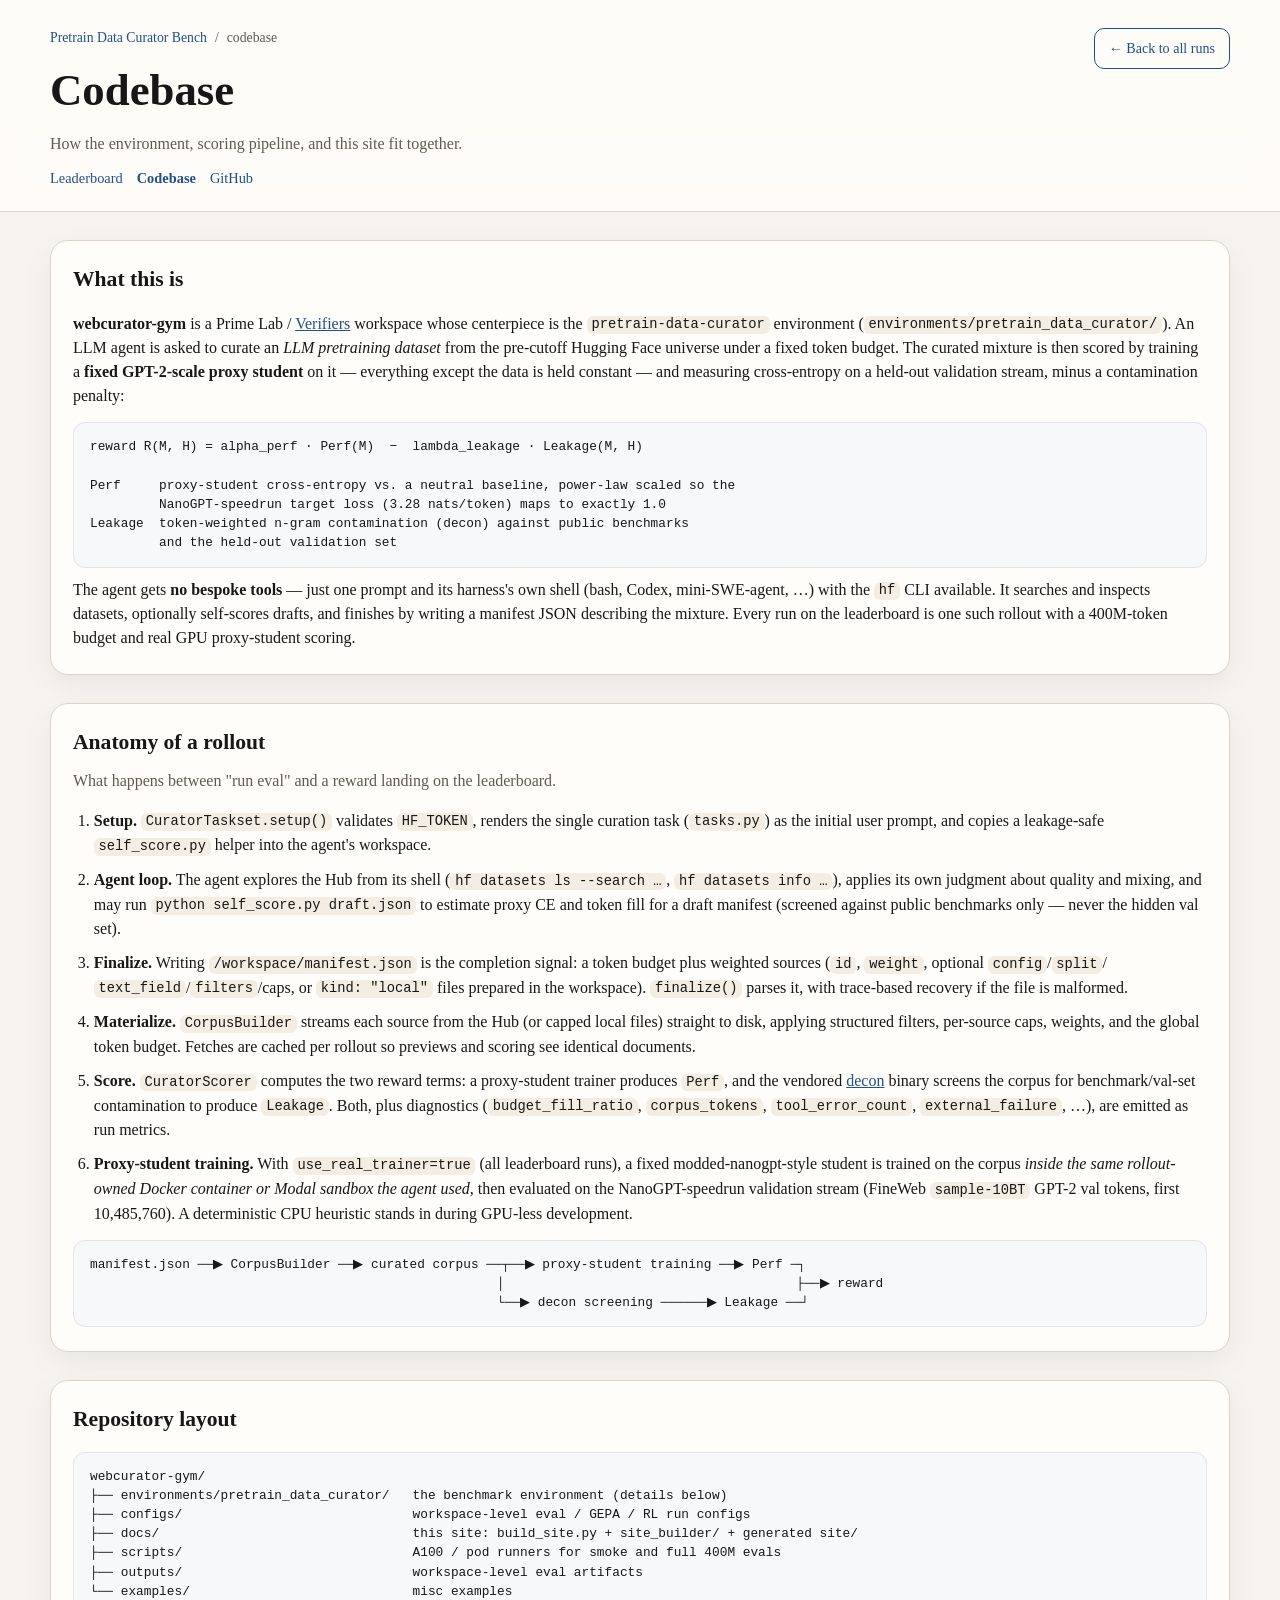
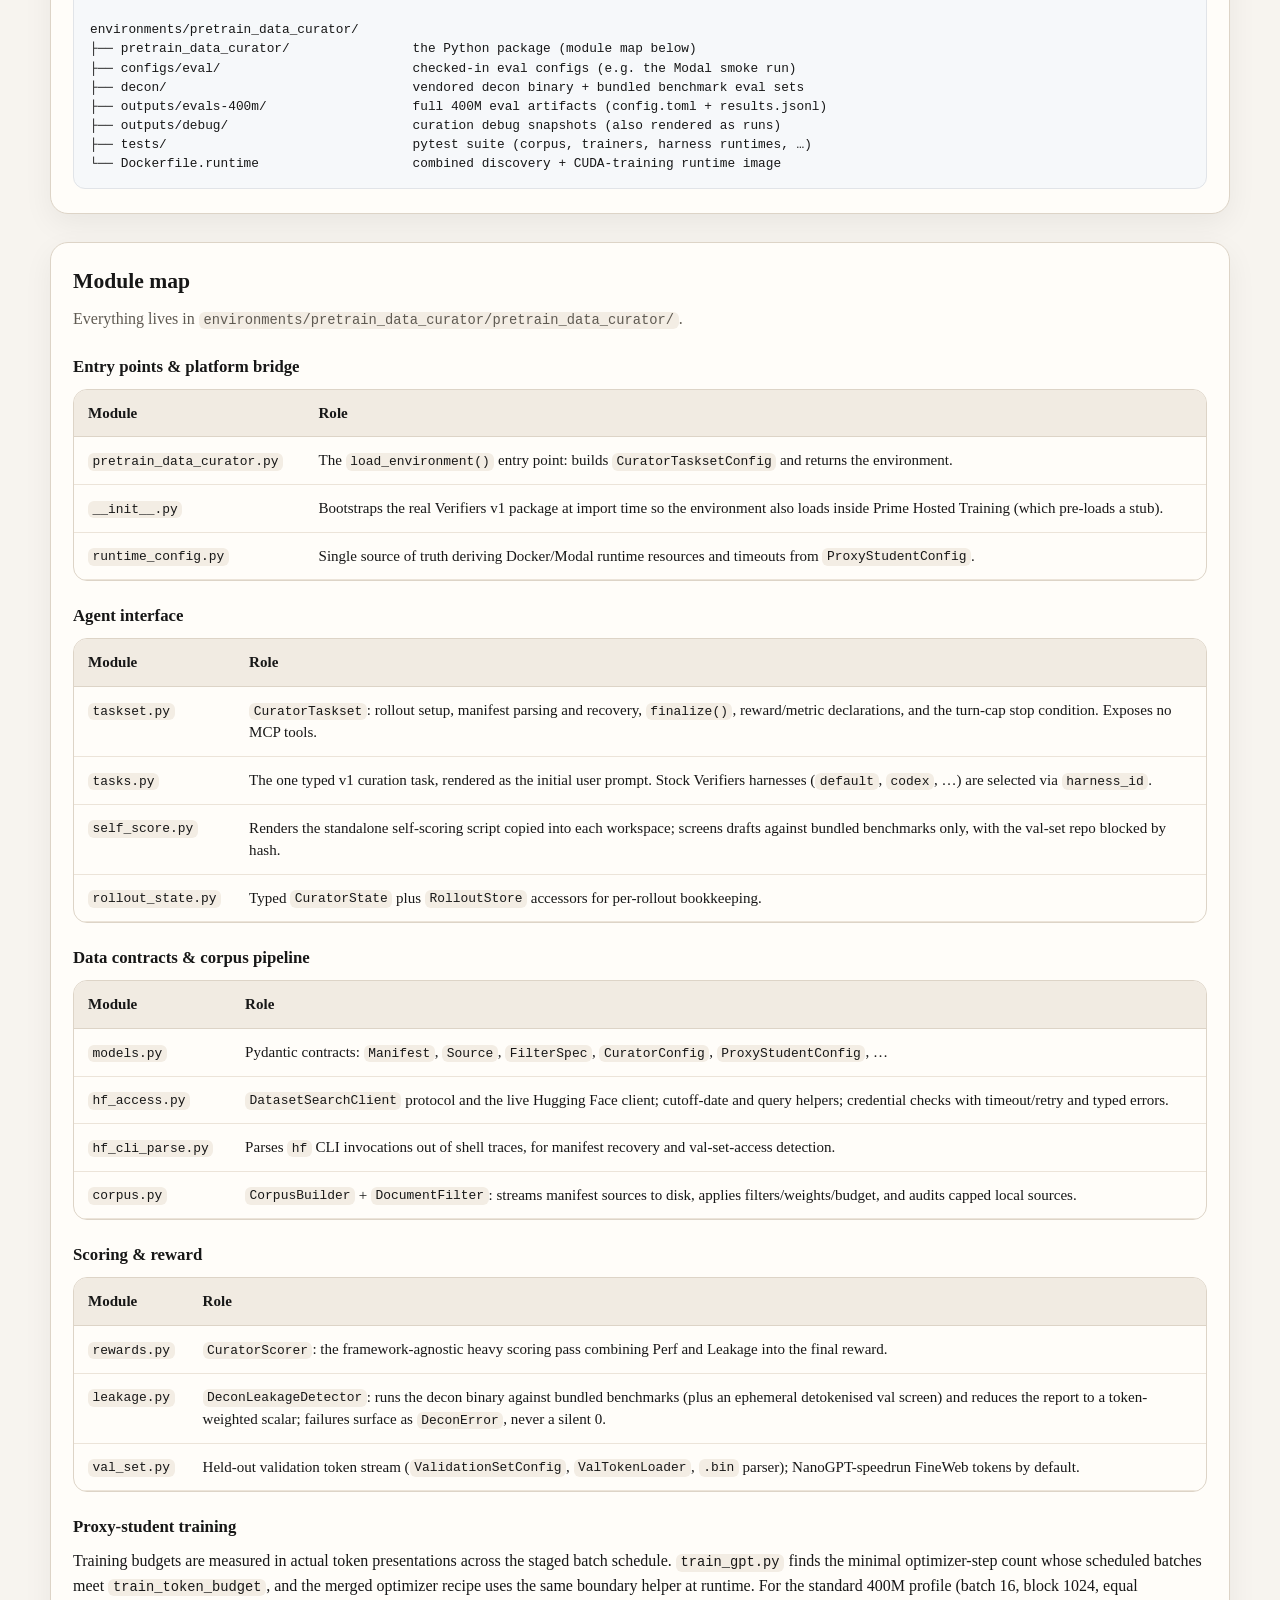
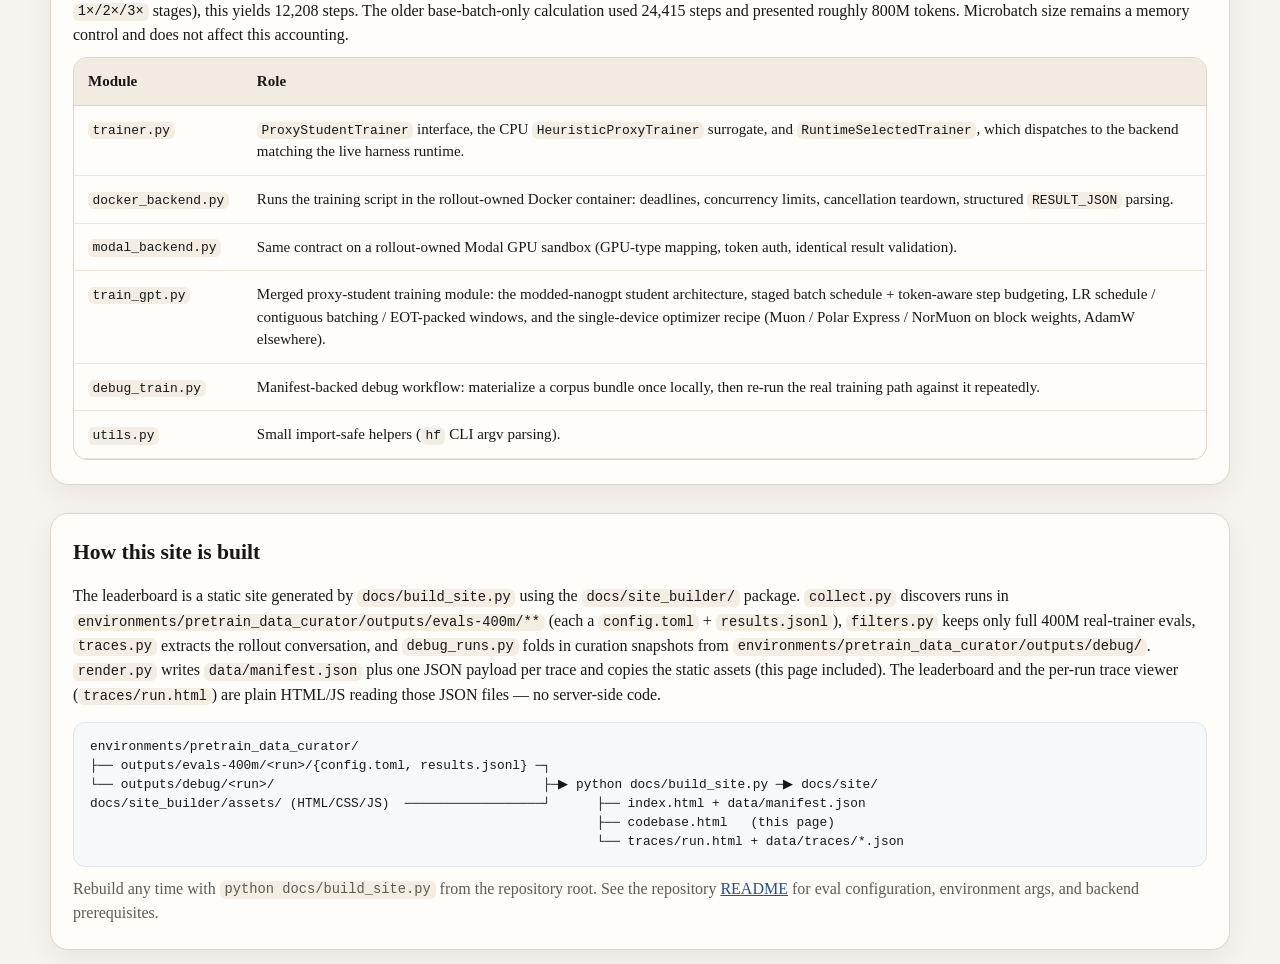
==== commit 17101946: "Simplify pretrain curator onto stock Verifiers v1. Drop custom bash/codex harness wrappers and pod s" ====
--- a/docs/site_builder/assets/codebase.html
+++ b/docs/site_builder/assets/codebase.html
@@ -152,8 +152,7 @@
           <thead><tr><th>Module</th><th>Role</th></tr></thead>
           <tbody>
             <tr><td><code>taskset.py</code></td><td><code>CuratorTaskset</code>: rollout setup, manifest parsing and recovery, <code>finalize()</code>, reward/metric declarations, and the turn-cap stop condition. Exposes no MCP tools.</td></tr>
-            <tr><td><code>tasks.py</code></td><td>The one typed v1 curation task, rendered as the initial user prompt.</td></tr>
-            <tr><td><code>bash_harness.py</code></td><td>Patched bash harness that truncates tool output so giant Hub dumps can't overflow the model context.</td></tr>
+            <tr><td><code>tasks.py</code></td><td>The one typed v1 curation task, rendered as the initial user prompt. Stock Verifiers harnesses (<code>default</code>, <code>codex</code>, …) are selected via <code>harness_id</code>.</td></tr>
             <tr><td><code>self_score.py</code></td><td>Renders the standalone self-scoring script copied into each workspace; screens drafts against bundled benchmarks only, with the val-set repo blocked by hash.</td></tr>
             <tr><td><code>rollout_state.py</code></td><td>Typed <code>CuratorState</code> plus <code>RolloutStore</code> accessors for per-rollout bookkeeping.</td></tr>
           </tbody>
@@ -203,7 +202,7 @@
             <tr><td><code>modal_backend.py</code></td><td>Same contract on a rollout-owned Modal GPU sandbox (GPU-type mapping, token auth, identical result validation).</td></tr>
             <tr><td><code>train_gpt.py</code></td><td>Merged proxy-student training module: the modded-nanogpt student architecture, staged batch schedule + token-aware step budgeting, LR schedule / contiguous batching / EOT-packed windows, and the single-device optimizer recipe (Muon / Polar Express / NorMuon on block weights, AdamW elsewhere).</td></tr>
             <tr><td><code>debug_train.py</code></td><td>Manifest-backed debug workflow: materialize a corpus bundle once locally, then re-run the real training path against it repeatedly.</td></tr>
-            <tr><td><code>utils.py</code></td><td>Small import-safe helpers (tool-output truncation).</td></tr>
+            <tr><td><code>utils.py</code></td><td>Small import-safe helpers (<code>hf</code> CLI argv parsing).</td></tr>
           </tbody>
         </table>
       </div>
@@ -242,3 +241,4 @@
   </main>
 </body>
 </html>
+
